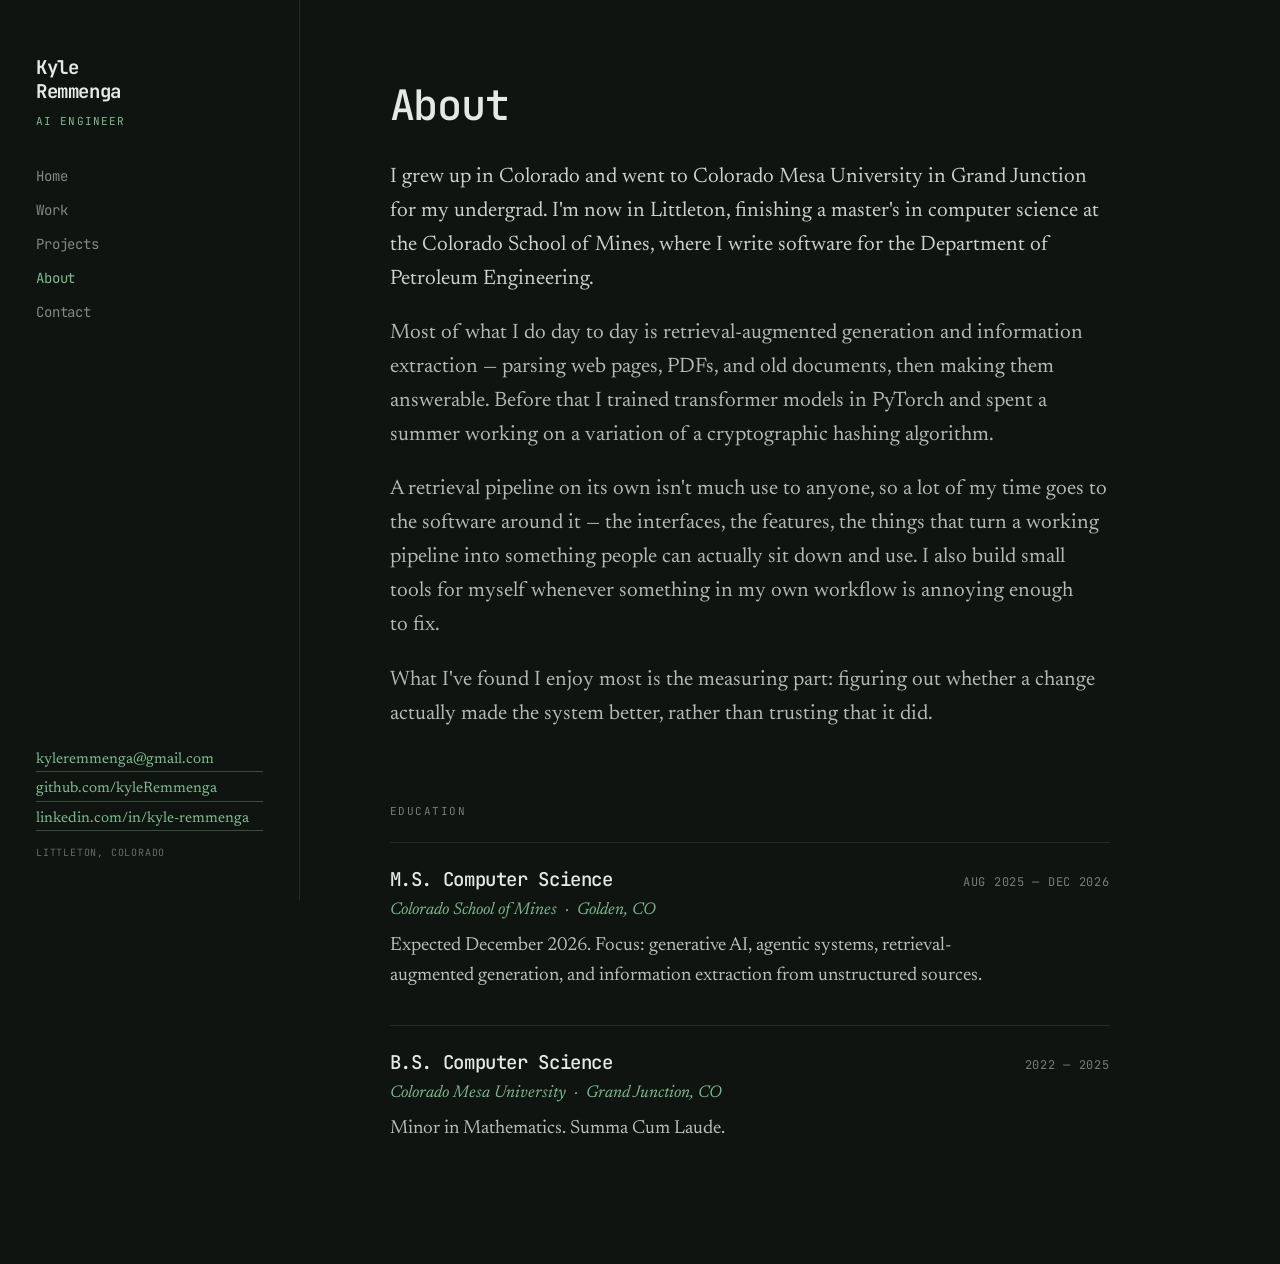
==== about.html @ 59fa551f "Build out five-page personal site from design handoff Recreates the design handoff as plain static H" ====
<!doctype html>
<html lang="en">
<head>
  <meta charset="utf-8">
  <meta name="viewport" content="width=device-width, initial-scale=1">
  <title>About — Kyle Remmenga</title>
  <link rel="preconnect" href="https://fonts.googleapis.com">
  <link rel="preconnect" href="https://fonts.gstatic.com" crossorigin>
  <link href="https://fonts.googleapis.com/css2?family=JetBrains+Mono:wght@400;500;700&family=Newsreader:ital,opsz,wght@0,6..72,300;0,6..72,400;0,6..72,500;1,6..72,400&display=swap" rel="stylesheet">
  <link rel="stylesheet" href="style.css">
</head>
<body>
  <div class="shell">
    <aside class="rail">
      <div class="rail-name">
        <div class="rail-name-text">Kyle<br>Remmenga</div>
        <div class="rail-role">AI Engineer</div>
      </div>

      <nav>
        <a href="index.html">Home</a>
        <a href="work.html">Work</a>
        <a href="projects.html">Projects</a>
        <a href="about.html" aria-current="page">About</a>
        <a href="contact.html">Contact</a>
      </nav>

      <div class="rail-contact">
        <div class="rail-contact-links">
          <a href="mailto:kyleremmenga@gmail.com">kyleremmenga@gmail.com</a>
          <a href="https://github.com/kyleRemmenga" target="_blank" rel="noopener">github.com/kyleRemmenga</a>
          <a href="https://www.linkedin.com/in/kyle-remmenga-61690029b" target="_blank" rel="noopener">linkedin.com/in/kyle-remmenga</a>
        </div>
        <div class="rail-location">Littleton, Colorado</div>
      </div>
    </aside>

    <main>
      <div class="content-inner">
        <h1 class="section-title" style="margin-bottom: 32px;">About</h1>
        <p class="lead about-lead" style="color: var(--body);">I grew up in Colorado and went to Colorado Mesa University in Grand Junction for my undergrad. I'm now in Littleton, finishing a master's in computer science at the Colorado School of Mines, where I write software for the Department of Petroleum Engineering.</p>
        <p class="lead about-lead" style="color: var(--body-secondary-2);">Most of what I do day to day is retrieval-augmented generation and information extraction — parsing web pages, PDFs, and old documents, then making them answerable. Before that I trained transformer models in PyTorch and spent a summer working on a variation of a cryptographic hashing algorithm.</p>
        <p class="lead about-lead" style="color: var(--body-secondary-2);">A retrieval pipeline on its own isn't much use to anyone, so a lot of my time goes to the software around it — the interfaces, the features, the things that turn a working pipeline into something people can actually sit down and use. I also build small tools for myself whenever something in my own workflow is annoying enough to fix.</p>
        <p class="lead about-lead" style="color: var(--body-secondary-2); margin-bottom: 72px;">What I've found I enjoy most is the measuring part: figuring out whether a change actually made the system better, rather than trusting that it did.</p>

        <div class="eyebrow" style="margin-bottom: 24px;">Education</div>
        <div class="education">
          <div class="edu-entry">
            <div class="edu-header">
              <h2 class="edu-title">M.S. Computer Science</h2>
              <div class="edu-date">AUG 2025 — DEC 2026</div>
            </div>
            <div class="edu-school">Colorado School of Mines &nbsp;·&nbsp; Golden, CO</div>
            <p class="edu-desc">Expected December 2026. Focus: generative AI, agentic systems, retrieval-augmented generation, and information extraction from unstructured sources.</p>
          </div>
          <div class="edu-entry">
            <div class="edu-header">
              <h2 class="edu-title">B.S. Computer Science</h2>
              <div class="edu-date">2022 — 2025</div>
            </div>
            <div class="edu-school">Colorado Mesa University &nbsp;·&nbsp; Grand Junction, CO</div>
            <p class="edu-desc">Minor in Mathematics. Summa Cum Laude.</p>
          </div>
        </div>
      </div>
    </main>
  </div>
</body>
</html>
---- style.css ----
/* Kyle Remmenga — personal site
   Design tokens transcribed from the handoff spec; hue 152 throughout. */

:root {
  color-scheme: dark;

  --accent: oklch(0.74 0.10 152);
  --accent-hover: oklch(0.86 0.09 152);

  --bg: oklch(0.185 0.008 152);
  --heading: oklch(0.93 0.006 152);
  --body: oklch(0.86 0.006 152);
  --body-secondary: oklch(0.80 0.006 152);
  --body-secondary-2: oklch(0.78 0.008 152);
  --intro: oklch(0.72 0.008 152);
  --meta: oklch(0.58 0.010 152);
  --skill-label: oklch(0.62 0.010 152);
  --faint: oklch(0.52 0.010 152);
  --rule: oklch(0.28 0.010 152);
  --rule-secondary: oklch(0.26 0.010 152);
  --chip-border: oklch(0.31 0.012 152);
  --bullet-rule: oklch(0.30 0.010 152);
}

* {
  box-sizing: border-box;
}

html,
body {
  margin: 0;
  padding: 0;
  background: var(--bg);
}

body {
  font-family: Newsreader, Georgia, serif;
  color: var(--heading);
  -webkit-font-smoothing: antialiased;
}

a {
  color: var(--accent);
  text-decoration: none;
  border-bottom: 1px solid color-mix(in oklch, var(--accent) 35%, transparent);
  transition: border-color 0.25s ease, color 0.25s ease;
}

a:hover {
  color: var(--accent-hover);
  border-bottom-color: var(--accent-hover);
}

::selection {
  background: color-mix(in oklch, var(--accent) 30%, transparent);
}

@keyframes riseIn {
  from {
    opacity: 0;
    transform: translateY(10px);
  }
  to {
    opacity: 1;
    transform: none;
  }
}

/* Shell */

.shell {
  min-height: 100vh;
  display: flex;
  align-items: stretch;
  background: var(--bg);
  color: var(--heading);
}

/* Left rail */

.rail {
  flex: 0 1 300px;
  min-width: 232px;
  border-right: 1px solid var(--rule);
  padding: 56px 36px 40px;
  display: flex;
  flex-direction: column;
  gap: 40px;
  position: sticky;
  top: 0;
  align-self: flex-start;
  height: 100vh;
}

.rail-name {
  display: flex;
  flex-direction: column;
  gap: 10px;
}

.rail-name-text {
  font-family: "JetBrains Mono", monospace;
  font-weight: 700;
  font-size: 19px;
  letter-spacing: -0.02em;
  line-height: 1.25;
}

.rail-role {
  font-family: "JetBrains Mono", monospace;
  font-size: 11px;
  letter-spacing: 0.10em;
  text-transform: uppercase;
  color: var(--accent);
}

.rail nav {
  display: flex;
  flex-direction: column;
  gap: 2px;
  margin-top: -8px;
}

.rail nav a {
  appearance: none;
  background: none;
  border: 0;
  text-align: left;
  cursor: pointer;
  padding: 7px 0;
  font-family: "JetBrains Mono", monospace;
  font-size: 14px;
  letter-spacing: -0.01em;
  transition: color 0.22s ease;
  color: oklch(0.62 0.010 152);
}

.rail nav a:hover {
  color: var(--heading);
}

.rail nav a[aria-current="page"] {
  color: var(--accent);
}

.rail-contact {
  margin-top: auto;
  display: flex;
  flex-direction: column;
  gap: 14px;
  font-size: 15px;
  line-height: 1.5;
}

.rail-contact-links {
  display: flex;
  flex-direction: column;
  gap: 6px;
}

.rail-location {
  font-family: "JetBrains Mono", monospace;
  font-size: 10px;
  letter-spacing: 0.08em;
  text-transform: uppercase;
  color: var(--faint);
}

/* Content column */

main {
  flex: 1 1 360px;
  min-width: 0;
  padding: 0 clamp(32px, 7vw, 110px);
}

.content-inner {
  max-width: 720px;
  padding: clamp(56px, 9vh, 120px) 0 120px;
  animation: riseIn 0.5s cubic-bezier(0.2, 0.7, 0.3, 1) both;
}

.page-title {
  font-family: "JetBrains Mono", monospace;
  font-weight: 500;
  font-size: clamp(30px, 3.4vw, 48px);
  line-height: 1.14;
  letter-spacing: -0.035em;
  margin: 0 0 28px;
  text-wrap: balance;
}

.section-title {
  font-family: "JetBrains Mono", monospace;
  font-weight: 500;
  font-size: clamp(30px, 4vw, 42px);
  line-height: 1.15;
  letter-spacing: -0.03em;
  margin: 0 0 18px;
}

.lead {
  font-size: 21px;
  line-height: 1.62;
  margin: 0 0 20px;
  text-wrap: pretty;
}

.section-intro {
  font-size: 20px;
  line-height: 1.6;
  color: var(--intro);
  margin: 0 0 64px;
  max-width: 60ch;
  text-wrap: pretty;
}

.eyebrow {
  font-family: "JetBrains Mono", monospace;
  font-size: 11px;
  letter-spacing: 0.14em;
  text-transform: uppercase;
  color: var(--meta);
  margin-bottom: 22px;
}

/* Home: "where I am now" list */

.now-list {
  display: flex;
  flex-direction: column;
  gap: 1px;
  border-top: 1px solid var(--rule);
}

.now-row {
  display: flex;
  flex-wrap: wrap;
  gap: 4px 20px;
  align-items: baseline;
  padding: 18px 0;
  border-bottom: 1px solid var(--rule-secondary);
}

.now-role {
  flex: 1 1 240px;
  font-family: "JetBrains Mono", monospace;
  font-size: 15px;
}

.now-org {
  flex: 1 1 180px;
  font-size: 17px;
  color: oklch(0.70 0.008 152);
}

.now-year {
  font-family: "JetBrains Mono", monospace;
  font-size: 12px;
  color: oklch(0.55 0.010 152);
}

/* Work page */

.jobs {
  display: flex;
  flex-direction: column;
  gap: 56px;
}

.job {
  display: flex;
  flex-direction: column;
  gap: 16px;
}

.job-header {
  display: flex;
  flex-wrap: wrap;
  justify-content: space-between;
  gap: 6px 24px;
  align-items: baseline;
  padding-bottom: 14px;
  border-bottom: 1px solid var(--rule);
}

.job-title {
  font-family: "JetBrains Mono", monospace;
  font-weight: 500;
  font-size: 21px;
  letter-spacing: -0.02em;
  margin: 0;
}

.job-date {
  font-family: "JetBrains Mono", monospace;
  font-size: 12px;
  letter-spacing: 0.06em;
  color: var(--meta);
}

.job-employer {
  font-size: 17px;
  font-style: italic;
  color: var(--accent);
}

.job-subcontract {
  font-family: "JetBrains Mono", monospace;
  font-size: 12px;
  letter-spacing: 0.04em;
  color: var(--meta);
  margin-top: -6px;
}

.job ul {
  margin: 6px 0 0;
  padding: 0;
  list-style: none;
  display: flex;
  flex-direction: column;
  gap: 16px;
}

.job li {
  font-size: 19px;
  line-height: 1.58;
  color: var(--body);
  padding-left: 20px;
  border-left: 1px solid var(--bullet-rule);
  text-wrap: pretty;
}

.job li strong {
  font-family: "JetBrains Mono", monospace;
  font-size: 14px;
  font-weight: 500;
  letter-spacing: 0.01em;
  color: var(--heading);
  display: block;
  margin-bottom: 4px;
}

/* Projects page */

.projects {
  display: flex;
  flex-direction: column;
  gap: 1px;
}

.project-row {
  padding: 30px 0;
  border-top: 1px solid var(--rule);
  display: flex;
  flex-wrap: wrap;
  gap: 10px 32px;
}

.project-row:last-child {
  border-bottom: 1px solid var(--rule);
}

.project-num {
  flex: 0 0 44px;
  font-family: "JetBrains Mono", monospace;
  font-size: 12px;
  color: var(--accent);
  padding-top: 6px;
}

.project-body {
  flex: 1 1 380px;
  min-width: 0;
}

.project-title {
  font-family: "JetBrains Mono", monospace;
  font-weight: 500;
  font-size: 20px;
  letter-spacing: -0.02em;
  margin: 0 0 10px;
}

.project-desc {
  font-size: 19px;
  line-height: 1.58;
  color: var(--body-secondary);
  margin: 0;
  text-wrap: pretty;
}

.project-desc + .project-repo {
  margin-top: 12px;
}

.project-repo {
  font-family: "JetBrains Mono", monospace;
  font-size: 13px;
  margin: 0;
}

.skills-eyebrow {
  font-family: "JetBrains Mono", monospace;
  font-size: 11px;
  letter-spacing: 0.14em;
  text-transform: uppercase;
  color: var(--meta);
  margin: 72px 0 24px;
}

.skills {
  display: flex;
  flex-direction: column;
  gap: 26px;
}

.skill-group {
  display: flex;
  flex-wrap: wrap;
  gap: 8px 24px;
}

.skill-label {
  flex: 0 0 130px;
  font-family: "JetBrains Mono", monospace;
  font-size: 12px;
  letter-spacing: 0.06em;
  text-transform: uppercase;
  color: var(--skill-label);
  padding-top: 5px;
}

.skill-chips {
  flex: 1 1 320px;
  display: flex;
  flex-wrap: wrap;
  gap: 8px;
}

.skill-chips span {
  font-family: "JetBrains Mono", monospace;
  font-size: 13px;
  padding: 5px 11px;
  border: 1px solid var(--chip-border);
  border-radius: 2px;
  color: oklch(0.88 0.006 152);
}

/* About page */

.about-lead {
  max-width: 62ch;
}

.education {
  display: flex;
  flex-direction: column;
  gap: 34px;
}

.edu-entry {
  padding-top: 24px;
  border-top: 1px solid var(--rule);
}

.edu-header {
  display: flex;
  flex-wrap: wrap;
  justify-content: space-between;
  gap: 4px 20px;
  align-items: baseline;
  margin-bottom: 10px;
}

.edu-title {
  font-family: "JetBrains Mono", monospace;
  font-weight: 500;
  font-size: 19px;
  letter-spacing: -0.02em;
  margin: 0;
}

.edu-date {
  font-family: "JetBrains Mono", monospace;
  font-size: 12px;
  letter-spacing: 0.06em;
  color: var(--meta);
}

.edu-school {
  font-size: 17px;
  font-style: italic;
  color: var(--accent);
  margin-bottom: 12px;
}

.edu-desc {
  font-size: 19px;
  line-height: 1.58;
  color: var(--body-secondary);
  margin: 0;
  max-width: 60ch;
  text-wrap: pretty;
}

/* Contact page */

.contact-list {
  display: flex;
  flex-direction: column;
  gap: 1px;
}

.contact-row {
  display: flex;
  flex-wrap: wrap;
  gap: 6px 28px;
  align-items: baseline;
  padding: 22px 0;
  border-top: 1px solid var(--rule);
}

.contact-list > .contact-row:last-child {
  border-bottom: 1px solid var(--rule);
}

.contact-label {
  flex: 0 0 120px;
  font-family: "JetBrains Mono", monospace;
  font-size: 11px;
  letter-spacing: 0.12em;
  text-transform: uppercase;
  color: var(--meta);
}

.contact-value {
  flex: 1 1 260px;
  font-size: 20px;
}

.contact-value.static {
  color: oklch(0.82 0.006 152);
}

/* Responsive */

@media (max-width: 860px) {
  .shell {
    flex-direction: column;
  }

  .rail {
    position: static;
    height: auto;
    flex: 1 1 auto;
    border-right: 0;
    border-bottom: 1px solid var(--rule);
    padding: 34px 28px 26px;
    gap: 26px;
  }

  .rail nav {
    flex-direction: row;
    flex-wrap: wrap;
    gap: 4px 22px;
    margin-top: 0;
  }

  .rail-contact {
    margin-top: 0;
  }
}
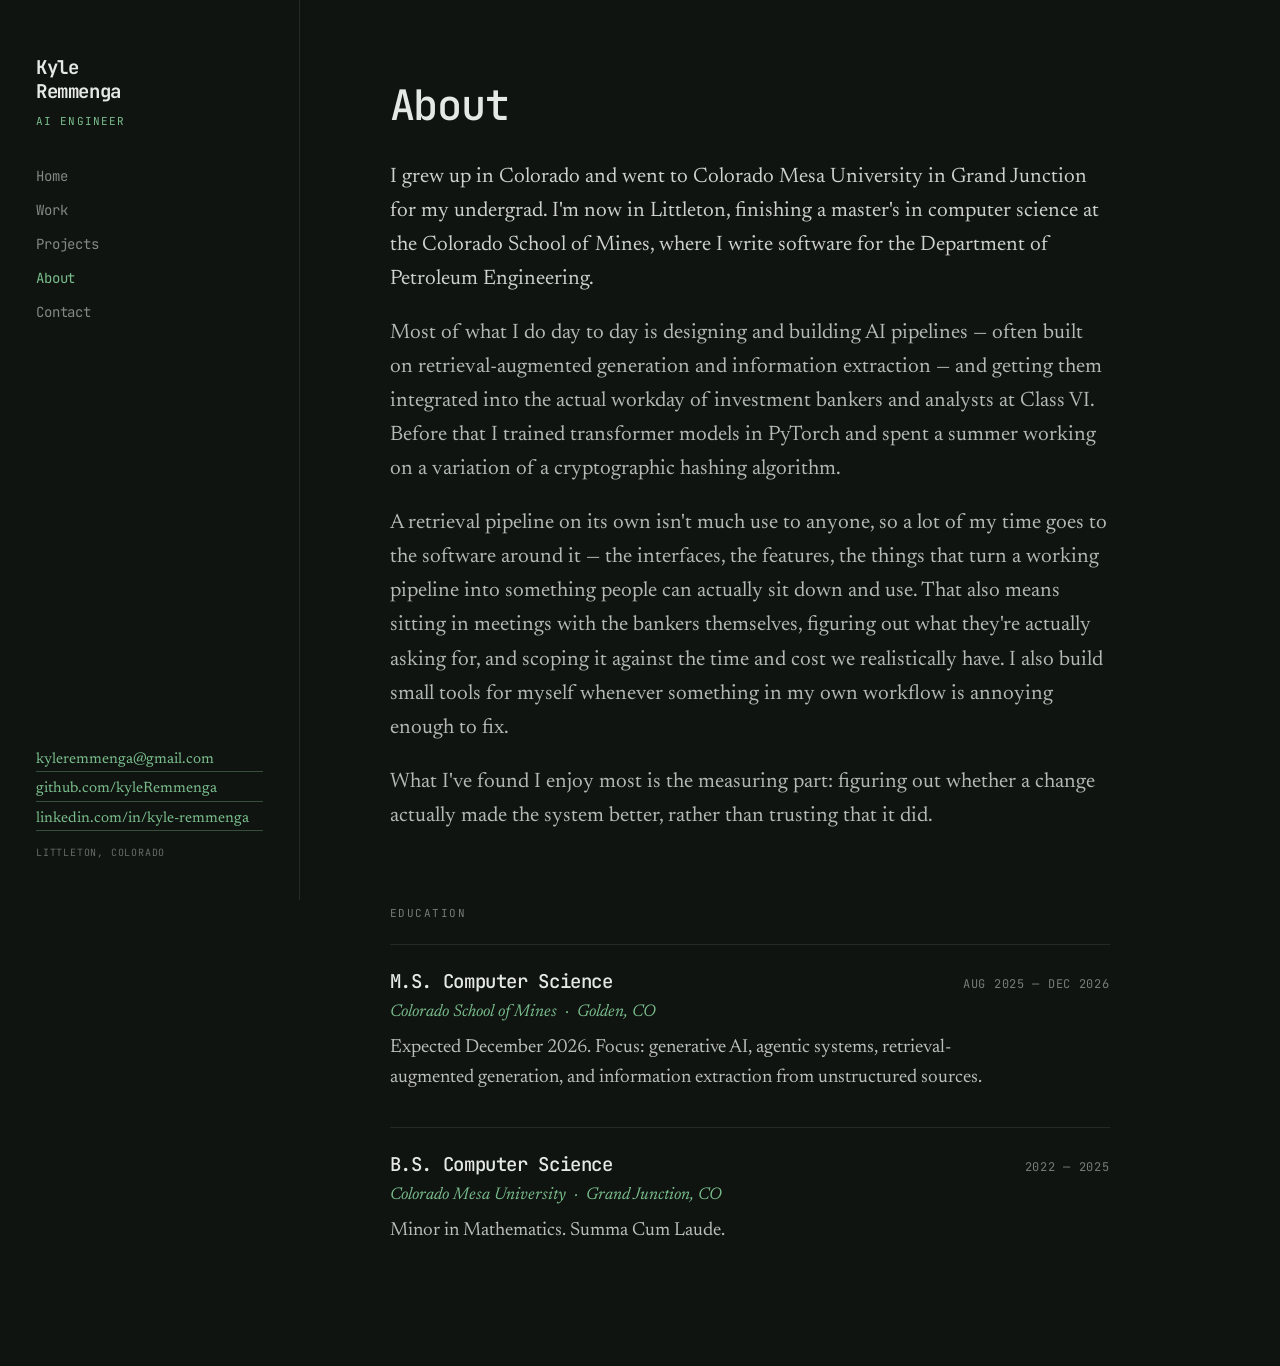
==== commit b2739717: "Update About copy on day-to-day work at Class VI Reflects pipeline design/integration work for banke" ====
--- a/about.html
+++ b/about.html
@@ -39,8 +39,8 @@
       <div class="content-inner">
         <h1 class="section-title" style="margin-bottom: 32px;">About</h1>
         <p class="lead about-lead" style="color: var(--body);">I grew up in Colorado and went to Colorado Mesa University in Grand Junction for my undergrad. I'm now in Littleton, finishing a master's in computer science at the Colorado School of Mines, where I write software for the Department of Petroleum Engineering.</p>
-        <p class="lead about-lead" style="color: var(--body-secondary-2);">Most of what I do day to day is retrieval-augmented generation and information extraction — parsing web pages, PDFs, and old documents, then making them answerable. Before that I trained transformer models in PyTorch and spent a summer working on a variation of a cryptographic hashing algorithm.</p>
-        <p class="lead about-lead" style="color: var(--body-secondary-2);">A retrieval pipeline on its own isn't much use to anyone, so a lot of my time goes to the software around it — the interfaces, the features, the things that turn a working pipeline into something people can actually sit down and use. I also build small tools for myself whenever something in my own workflow is annoying enough to fix.</p>
+        <p class="lead about-lead" style="color: var(--body-secondary-2);">Most of what I do day to day is designing and building AI pipelines — often built on retrieval-augmented generation and information extraction — and getting them integrated into the actual workday of investment bankers and analysts at Class VI. Before that I trained transformer models in PyTorch and spent a summer working on a variation of a cryptographic hashing algorithm.</p>
+        <p class="lead about-lead" style="color: var(--body-secondary-2);">A retrieval pipeline on its own isn't much use to anyone, so a lot of my time goes to the software around it — the interfaces, the features, the things that turn a working pipeline into something people can actually sit down and use. That also means sitting in meetings with the bankers themselves, figuring out what they're actually asking for, and scoping it against the time and cost we realistically have. I also build small tools for myself whenever something in my own workflow is annoying enough to fix.</p>
         <p class="lead about-lead" style="color: var(--body-secondary-2); margin-bottom: 72px;">What I've found I enjoy most is the measuring part: figuring out whether a change actually made the system better, rather than trusting that it did.</p>
 
         <div class="eyebrow" style="margin-bottom: 24px;">Education</div>
--- a/style.css
+++ b/style.css
@@ -305,14 +305,6 @@
   color: var(--accent);
 }
 
-.job-subcontract {
-  font-family: "JetBrains Mono", monospace;
-  font-size: 12px;
-  letter-spacing: 0.04em;
-  color: var(--meta);
-  margin-top: -6px;
-}
-
 .job ul {
   margin: 6px 0 0;
   padding: 0;
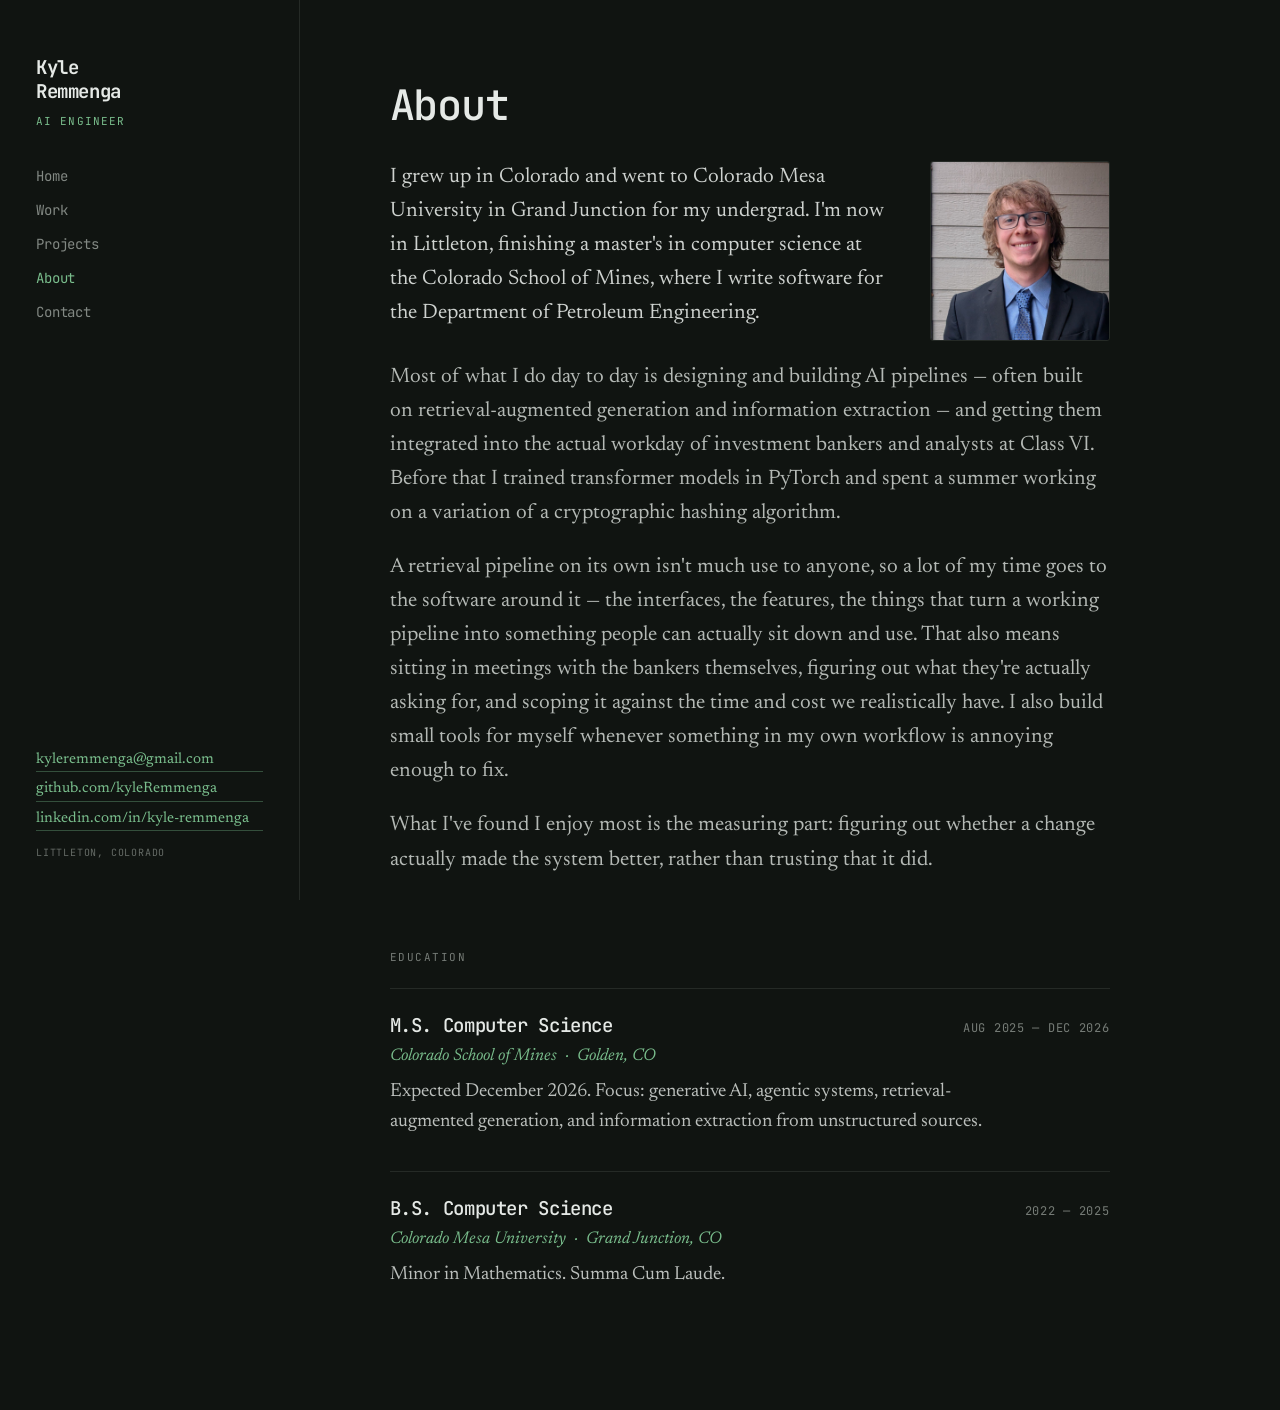
==== commit 9221d775: "Add headshot to About page Sits to the right of the opening paragraph, below the page title. Stacks " ====
--- a/about.html
+++ b/about.html
@@ -38,7 +38,13 @@
     <main>
       <div class="content-inner">
         <h1 class="section-title" style="margin-bottom: 32px;">About</h1>
-        <p class="lead about-lead" style="color: var(--body);">I grew up in Colorado and went to Colorado Mesa University in Grand Junction for my undergrad. I'm now in Littleton, finishing a master's in computer science at the Colorado School of Mines, where I write software for the Department of Petroleum Engineering.</p>
+        <div class="about-head">
+          <div class="about-head-text">
+            <p class="lead about-lead" style="color: var(--body);">I grew up in Colorado and went to Colorado Mesa University in Grand Junction for my undergrad. I'm now in Littleton, finishing a master's in computer science at the Colorado School of Mines, where I write software for the Department of Petroleum Engineering.</p>
+          </div>
+          <img class="portrait" src="assets/headshot.jpg" alt="Kyle Remmenga"
+               width="800" height="800">
+        </div>
         <p class="lead about-lead" style="color: var(--body-secondary-2);">Most of what I do day to day is designing and building AI pipelines — often built on retrieval-augmented generation and information extraction — and getting them integrated into the actual workday of investment bankers and analysts at Class VI. Before that I trained transformer models in PyTorch and spent a summer working on a variation of a cryptographic hashing algorithm.</p>
         <p class="lead about-lead" style="color: var(--body-secondary-2);">A retrieval pipeline on its own isn't much use to anyone, so a lot of my time goes to the software around it — the interfaces, the features, the things that turn a working pipeline into something people can actually sit down and use. That also means sitting in meetings with the bankers themselves, figuring out what they're actually asking for, and scoping it against the time and cost we realistically have. I also build small tools for myself whenever something in my own workflow is annoying enough to fix.</p>
         <p class="lead about-lead" style="color: var(--body-secondary-2); margin-bottom: 72px;">What I've found I enjoy most is the measuring part: figuring out whether a change actually made the system better, rather than trusting that it did.</p>
--- a/style.css
+++ b/style.css
@@ -441,6 +441,32 @@
 
 /* About page */
 
+.about-head {
+  display: flex;
+  align-items: flex-start;
+  gap: 40px;
+  margin-bottom: 20px;
+}
+
+.about-head-text {
+  flex: 1 1 auto;
+  min-width: 0;
+}
+
+.about-head-text > p:last-child {
+  margin-bottom: 0;
+}
+
+.portrait {
+  flex: 0 0 auto;
+  display: block;
+  width: 180px;
+  height: 180px;
+  object-fit: cover;
+  border-radius: 3px;
+  border: 1px solid var(--rule);
+}
+
 .about-lead {
   max-width: 62ch;
 }
@@ -536,6 +562,17 @@
 }
 
 /* Responsive */
+
+@media (max-width: 600px) {
+  .about-head {
+    flex-direction: column;
+    gap: 26px;
+  }
+
+  .about-head .portrait {
+    order: -1;
+  }
+}
 
 @media (max-width: 860px) {
   .shell {
